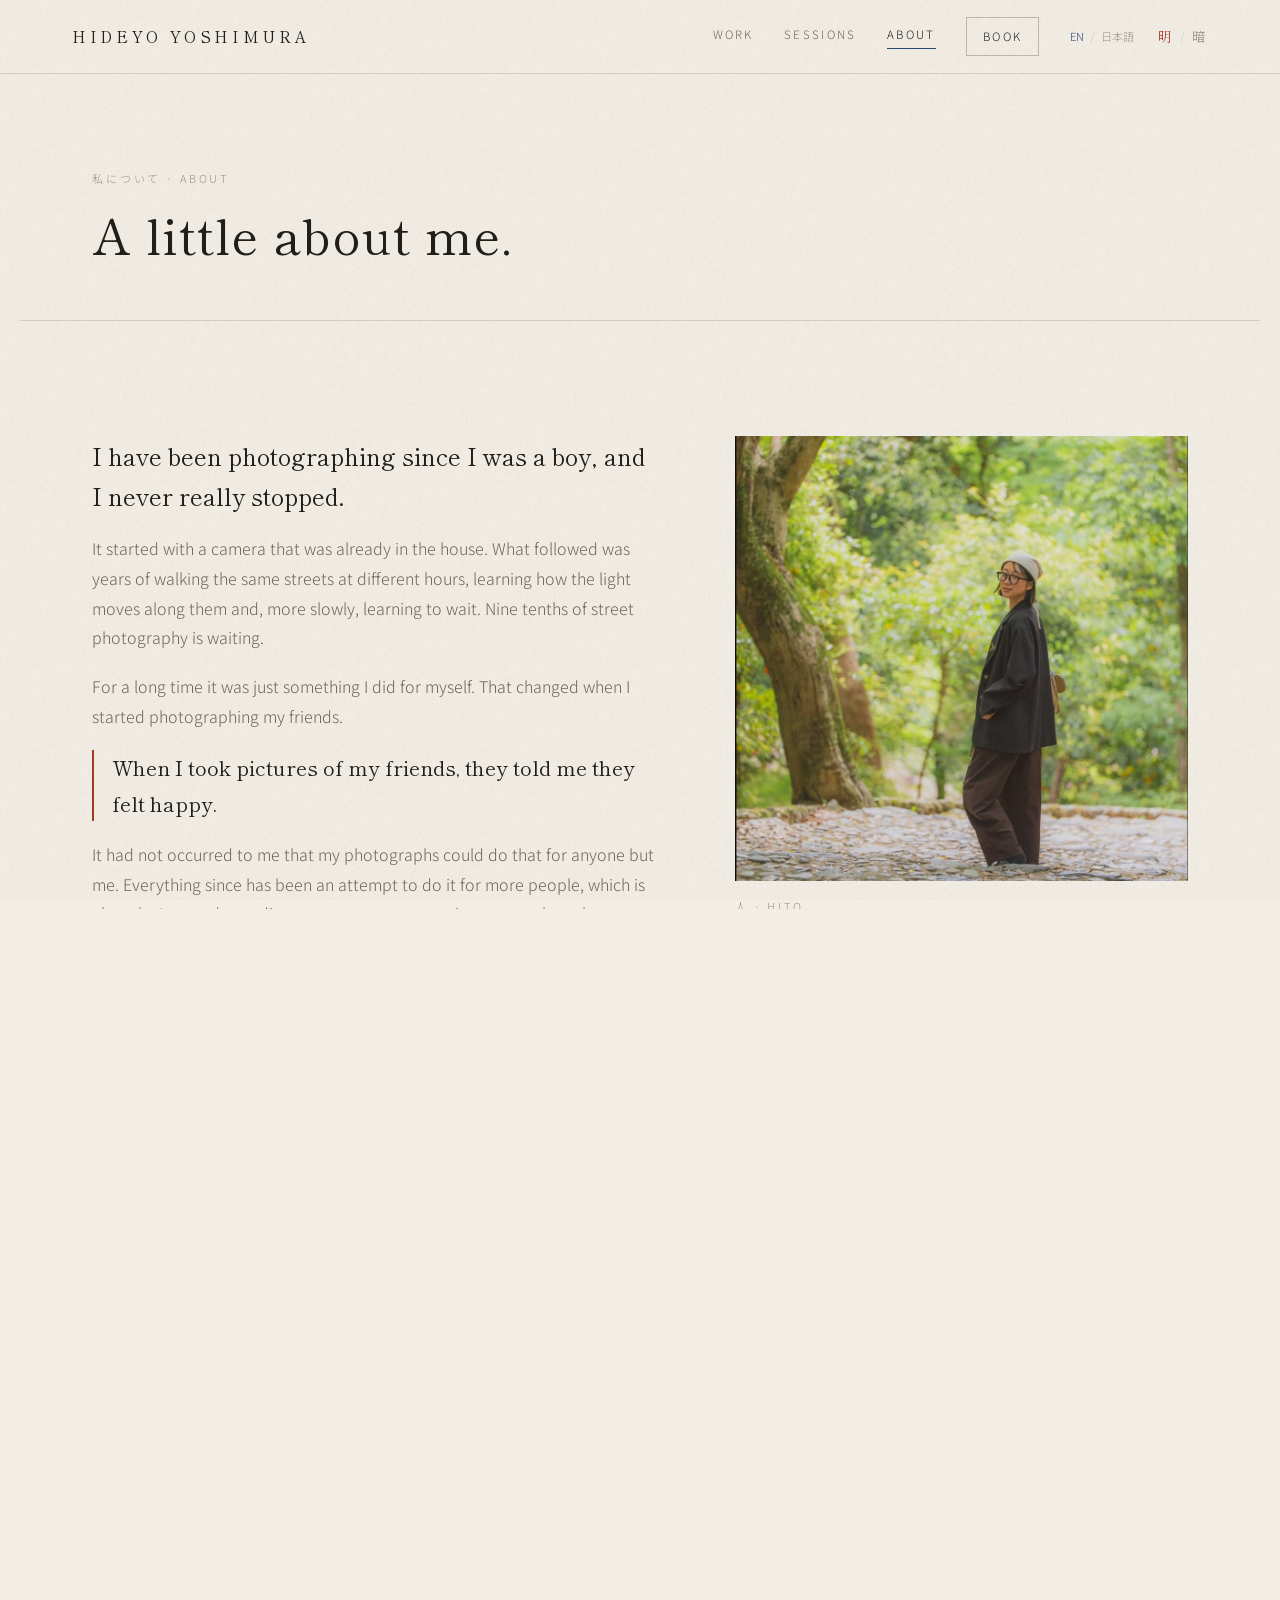
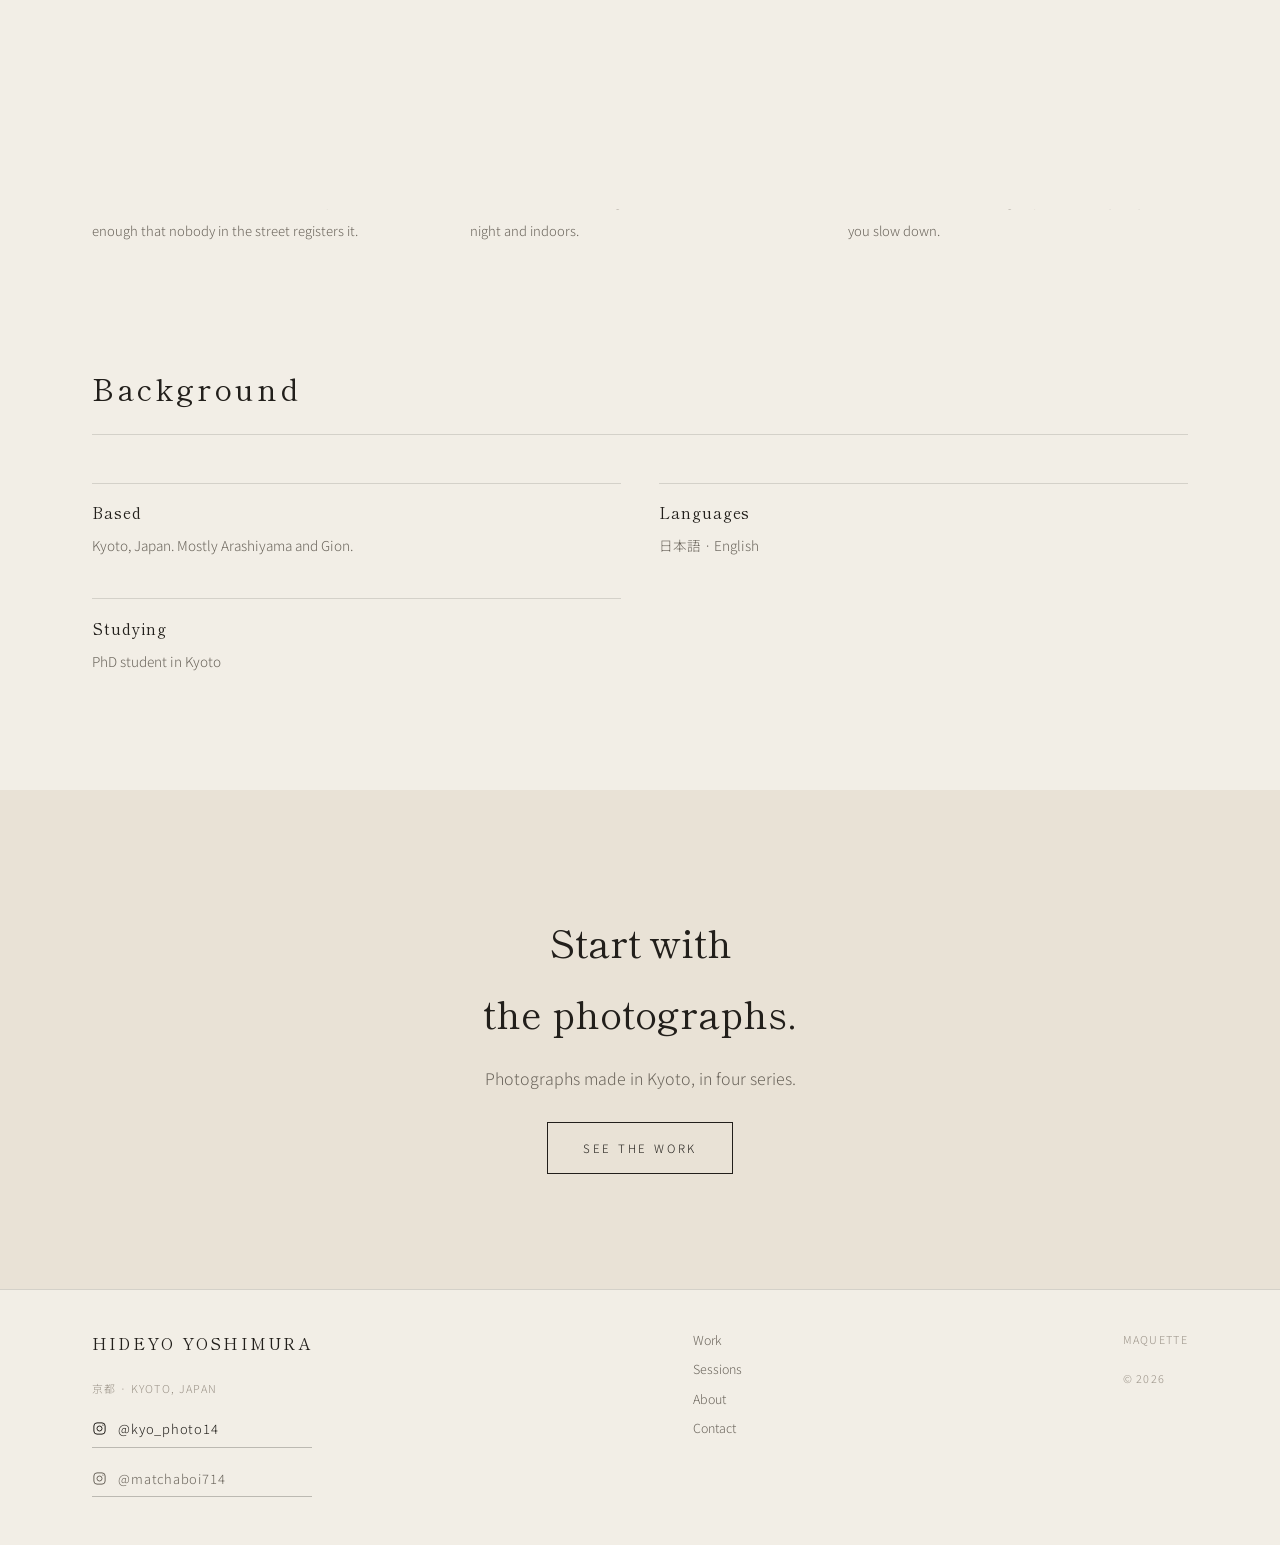
==== about.html @ d017fcf5 "Add files via upload" ====
<!doctype html>
<html lang="en">
  <head>
    <meta charset="utf-8">
    <meta name="viewport" content="width=device-width,initial-scale=1">
    <title>About — Hideyo Yoshimura</title>
    <meta name="description" content="Hideyo Yoshimura, PhD student and photographer in Kyoto. Why he photographs people, where he works, and the cameras he uses.">
    <meta property="og:type" content="website">
    <meta property="og:site_name" content="Hideyo Yoshimura">
    <meta property="og:title" content="About — Hideyo Yoshimura">
    <meta property="og:description" content="Hideyo Yoshimura, PhD student and photographer in Kyoto. Why he photographs people, where he works, and the cameras he uses.">
    <meta property="og:image" content="https://VOTRE-DOMAINE.com/assets/yukata.jpg">
    <meta property="og:locale" content="en">
    <meta property="og:locale:alternate" content="ja_JP">
    <meta name="twitter:card" content="summary_large_image">
    <meta name="theme-color" content="#F2EEE6">
    <script type="application/ld+json">{"@context": "https://schema.org", "@type": "ProfessionalService", "@id": "https://VOTRE-DOMAINE.com/#business", "name": "Hideyo Yoshimura Photography", "description": "Street and portrait photography sessions in Kyoto and the Kansai region.", "url": "https://VOTRE-DOMAINE.com", "image": "https://VOTRE-DOMAINE.com/assets/yukata.jpg", "email": "ADRESSE-DE-HIDEYO@example.com", "priceRange": "¥6,000-¥10,000", "areaServed": [{"@type": "City", "name": "Kyoto"}, {"@type": "City", "name": "Osaka"}, {"@type": "City", "name": "Nara"}, {"@type": "City", "name": "Kobe"}], "address": {"@type": "PostalAddress", "addressLocality": "Kyoto", "addressRegion": "Kyoto", "addressCountry": "JP"}, "availableLanguage": ["ja", "en"], "sameAs": ["https://www.instagram.com/kyo_photo14/", "https://www.instagram.com/matchaboi714/"], "founder": {"@type": "Person", "name": "Hideyo Yoshimura", "jobTitle": "Photographer"}, "makesOffer": [{"@type": "Offer", "name": "30 minutes, 20 photographs", "price": "6000", "priceCurrency": "JPY"}, {"@type": "Offer", "name": "40 minutes, 30 photographs", "price": "8000", "priceCurrency": "JPY"}, {"@type": "Offer", "name": "60 minutes, 60 photographs", "price": "10000", "priceCurrency": "JPY"}]}</script>
    <link rel="preconnect" href="https://fonts.googleapis.com">
    <link rel="preconnect" href="https://fonts.gstatic.com" crossorigin>
    <link rel="stylesheet" href="https://fonts.googleapis.com/css2?family=Shippori+Mincho+B1:wght@400;500&family=Noto+Sans+JP:wght@200;300;400&display=swap">
    <link rel="stylesheet" href="style.css"></head>
    <body>
      <div class="grain" aria-hidden="true"></div>
      <div class="wipe" id="wipe" aria-hidden="true"></div>
      <header class="bar">
        <div class="bar-in"><a class="mark" href="index.html" data-goto="home"><b>Hideyo Yoshimura</b></a>
          <div class="bar-right">
            <nav class="barnav"><a class="" href="work.html" data-goto="work" data-ja="作品">Work</a><a class="" href="sessions.html" data-goto="sessions" data-ja="撮影">Sessions</a><a class="on" href="about.html" data-goto="about" data-ja="写真家について">About</a><a class="cta" href="contact.html" data-goto="contact" data-ja="ご依頼">Book</a></nav>
            <span class="toggles"><span class="lang">
            <button type="button" data-set="en" aria-pressed="true">EN</button>
            <i>/</i>
            <button type="button" data-set="ja" aria-pressed="false">日本語</button>
          </span><span class="skin" role="group" aria-label="Theme">
          <button type="button" data-skin="light" aria-pressed="true" title="Light">明</button>
          <i>/</i>
          <button type="button" data-skin="dark" aria-pressed="false" title="Dark">暗</button>
        </span></span></div>
      </div>
    </header>
    <div class="wrap pagehead">
      <span class="label">私について · About</span>
      <h1 data-ja="私について。">A little about me.</h1>
    </div>
    <section class="sec">
      <div class="wrap split wide-left">
        <div class="stack">
          <p class="mincho" style="font-size:clamp(1.15rem,2.2vw,1.5rem);line-height:1.65"
            data-ja="子どもの頃から写真を撮っていて、結局一度もやめていません。">
            I have been photographing since I was a boy, and I never really stopped.</p>
            <p style="color:var(--mute)" data-ja="始まりは家にあったカメラでした。そこから何年も、同じ通りを違う時間に歩き、光が変わるのを覚え、待つことを覚えました。街の写真の九割は、待っている時間です。">
              It started with a camera that was already in the house. What followed was years of walking the same streets at different hours, learning how the light moves along them and, more slowly, learning to wait. Nine tenths of street photography is waiting.</p>
              <p style="color:var(--mute)" data-ja="長いあいだ、それは自分だけの楽しみでした。変わったのは、友人たちを撮りはじめたときです。">
                For a long time it was just something I did for myself. That changed when I started photographing my friends.</p>
                <p class="mincho" style="font-size:clamp(1.05rem,2vw,1.3rem);line-height:1.7;color:var(--bone);border-left:2px solid var(--seal);padding-left:1.1rem"
                  data-ja="友人を撮ったら、うれしいと言ってくれたんです。">
                  When I took pictures of my friends, they told me they felt happy.</p>
                  <p style="color:var(--mute)" data-ja="自分の写真が誰かを喜ばせるとは思っていませんでした。そこからは、より多くの人に同じ思いをしてもらうために撮っています。機材にお金をかけ始めたのもそのためです。見えたものを、そのままお渡しできるように。">
                    It had not occurred to me that my photographs could do that for anyone but me. Everything since has been an attempt to do it for more people, which is also why I started spending money on proper equipment: so that what comes back to you looks like what I actually saw.</p>
                    <p style="color:var(--mute)" data-ja="現在は京都で博士課程の学生。撮影は主に嵐山と祇園。この二つは、時間ごとの表情まで知っている場所です。">
                      I am a PhD student in Kyoto. Most of my photographs are made around Arashiyama and Gion, and those are the two places I know hour by hour.</p>
                    </div>
                    <div class="portrait">
                      <div class="ph"><img src="assets/portrait.jpg" alt="Portrait made during a walk in Kyoto" loading="lazy" decoding="async"></div>
                      <p class="label" style="margin-top:.9rem">人 · Hito</p>
                    </div>
                  </div>
                </section>
                <section class="sec">
                  <div class="wrap">
                    <div class="sec-head">
                      <h2 data-ja="撮影について">How I work</h2>
                    </div>
                    <div class="split">
                      <div class="stack">
                        <p style="color:var(--mute)" data-ja="撮影はほとんどが散歩です。地域を選んでいただくか、季節と時間帯に合わせてこちらから提案します。写真は決められたポーズではなく、その散歩の中から生まれます。">
                          Most sessions are simply a walk. You pick a neighbourhood, or I suggest one based on the season and the hour, and the photographs come out of the walk itself rather than a list of poses agreed in advance.</p>
                        </div>
                        <div class="stack">
                          <p style="color:var(--mute)" data-ja="きちんとしたポートレートをご希望の場合も問題ありません。事前にお知らせいただければ、その時間を確保します。ご許可なしに写真を公開することはありません。">
                            If you would like proper portraits as well, that is no problem: say so beforehand and part of the session is set aside for them. Nothing is published anywhere without your permission, which I ask for at the time of booking.</p>
                          </div>
                        </div>
                      </div>
                    </section>
                    <section class="sec" style="padding-top:0">
                      <div class="wrap">
                        <div class="sec-head">
                          <h2 data-ja="機材">Cameras</h2>
                          <span class="label">Nikon · Sony</span></div>
                          <div class="gear">
                            <div class="g"><b>Nikon Z5</b><span data-ja="二台のうちの一台。フルサイズ、静かで、街では誰にも気づかれません。">One of the two I work with. Full frame, quiet, and small enough that nobody in the street registers it.</span></div>
                            <div class="g"><b>Sony A7 V</b><span data-ja="もう一台。夜や屋内など、暗い場所の撮影に持ち出します。">The other. The one that goes out for the darker work, at night and indoors.</span></div>
                            <div class="g"><b data-ja="それ以前の機材">Earlier bodies</b><span data-ja="ニコンの旧型。今も鞄の中にあります。ゆっくり撮らせてくれるからです。">Older Nikons, still in the bag, kept for the way they make you slow down.</span></div>
                          </div>
                        </div>
                      </section>
                      <section class="sec" style="padding-top:0">
                        <div class="wrap">
                          <div class="sec-head">
                            <h2 data-ja="略歴">Background</h2>
                          </div>
                          <div style="display:grid;grid-template-columns:repeat(2,1fr);gap:clamp(1.2rem,3vw,2.5rem)">
                            <div class="deet"><b data-ja="拠点">Based</b><span data-ja="京都。主に嵐山と祇園。">Kyoto, Japan. Mostly Arashiyama and Gion.</span></div>
                            <div class="deet"><b data-ja="言語">Languages</b><span>日本語 · English</span></div>
                            <div class="deet"><b data-ja="学び">Studying</b><span data-ja="京都で博士課程">PhD student in Kyoto</span></div>
                          </div>
                        </div>
                      </section>
                      <section class="band">
                        <div class="wrap">
                          <h2 data-ja="作品をご覧ください。">Start with the photographs.</h2>
                          <p data-ja="京都で撮った写真、四つのシリーズ。">Photographs made in Kyoto, in four series.</p>
                          <a href="work.html" data-goto="work" data-ja="作品を見る">See the work</a>
                        </div>
                      </section>
                      <div class="lb" id="lightbox" hidden>
                        <div class="stage" role="img" aria-label="Photograph"></div>
                        <div class="bar2">
                          <p class="cap"></p>
                          <div class="ctrls">
                            <button type="button" data-lb="prev">&#8592; Prev</button>
                            <button type="button" data-lb="next">Next &#8594;</button>
                            <button type="button" data-lb="close">Close</button>
                          </div>
                        </div>
                      </div>
                      <footer>
                        <div class="wrap foot">
                          <div class="stack">
                            <p class="mincho" style="font-size:1rem;letter-spacing:.14em">HIDEYO YOSHIMURA</p>
                            <p class="fine">京都 · Kyoto, Japan</p>
                            <a class="ig" href="https://www.instagram.com/kyo_photo14/" target="_blank" rel="noopener"><svg viewBox="0 0 24 24" fill="none" stroke="currentColor" stroke-width="1.6" aria-hidden="true"><rect x="3" y="3" width="18" height="18" rx="5"/><circle cx="12" cy="12" r="4"/><circle cx="17.5" cy="6.5" r="1" fill="currentColor" stroke="none"/></svg><span>@kyo_photo14</span></a><a class="ig" href="https://www.instagram.com/matchaboi714/" target="_blank" rel="noopener" style="color:var(--mute)"><svg viewBox="0 0 24 24" fill="none" stroke="currentColor" stroke-width="1.6" aria-hidden="true"><rect x="3" y="3" width="18" height="18" rx="5"/><circle cx="12" cy="12" r="4"/><circle cx="17.5" cy="6.5" r="1" fill="currentColor" stroke="none"/></svg><span>@matchaboi714</span></a></div>
                            <nav><a href="work.html" data-goto="work" data-ja="作品">Work</a><a href="sessions.html" data-goto="sessions" data-ja="撮影プラン">Sessions</a><a href="about.html" data-goto="about" data-ja="写真家について">About</a><a href="contact.html" data-goto="contact" data-ja="ご依頼">Contact</a></nav>
                            <div class="stack">
                              <p class="fine">Maquette</p>
                              <p class="fine" style="color:var(--dim)">© 2026</p>
                            </div>
                          </div>
                        </footer>
                        <script src="site.js"></script>
                      </body>
                    </html>
---- style.css ----
:root{
  /* --- CLAIR : papier chaud, encre brune, indigo, sceau vermillon --- */
  --void:#F2EEE6;          /* fond de page */
  --surface:#E9E2D6;       /* bandes et panneaux */
  --surface2:#E3DBCD;
  --bone:#221F1B;          /* texte principal */
  --mute:#6B655C;
  --dim:#9A9287;
  --hair:rgba(34,31,27,.14);
  --hair2:rgba(34,31,27,.26);
  --jade:#2C4770;          /* accent interactif : indigo 藍 */
  --seal:#A8391F;          /* marque typographique : vermillon 朱 */
  --barbg:rgba(242,238,230,.9);
  --photobg:#E5DDD0;       /* passe-partout derriere les tirages */
  --photoshadow:0 20px 54px rgba(34,31,27,.13);
  --massfill:rgba(34,31,27,.05);
  --grainop:.028;
  --grainblend:multiply;
  color-scheme:light;
  --mincho:"Shippori Mincho B1","Hiragino Mincho ProN","Yu Mincho",Georgia,serif;
  --sans:"Noto Sans JP","Hiragino Sans",system-ui,-apple-system,sans-serif;
  --gut:clamp(1.4rem,7vw,4.5rem);
  --rhythm:clamp(4rem,9vw,8rem);
}
:root[data-skin="dark"]{
  --void:#0A0C0B;
  --surface:#121513;
  --surface2:#181C1A;
  --bone:#DCD9D0;
  --mute:#8A8E85;
  --dim:#5C6059;
  --hair:rgba(220,217,208,.13);
  --hair2:rgba(220,217,208,.28);
  --jade:#88AA9C;
  --seal:#C79466;
  --barbg:rgba(10,12,11,.92);
  --photobg:#000;
  --photoshadow:none;
  --massfill:rgba(220,217,208,.035);
  --grainop:.05;
  --grainblend:overlay;
  color-scheme:dark;
}
*{box-sizing:border-box}
html{scroll-behavior:smooth}
body{margin:0;background:var(--void);color:var(--bone);font-family:var(--sans);font-weight:300;font-size:1rem;line-height:1.85;-webkit-font-smoothing:antialiased}
img{display:block;max-width:100%}
a{color:inherit}
h1,h2,h3,h4{font-weight:400;margin:0}
p{margin:0}
[hidden]{display:none !important}
.wrap{max-width:1240px;margin:0 auto;padding:0 var(--gut)}
.narrow{max-width:760px}
.label{font-size:.6875rem;letter-spacing:.26em;text-transform:uppercase;color:var(--dim)}
.mincho{font-family:var(--mincho)}
.stack{display:grid;gap:1.2rem}

/* ---------- photo tiles ---------- */
.ph{display:block;background-position:center;background-size:cover;background-repeat:no-repeat;background-color:var(--photobg)}
.ph.contain{background-size:contain}
.ph>img{width:100%;height:100%;object-fit:cover;display:block}

/* ---------- bar ---------- */
.bar{position:sticky;top:0;z-index:40;background:var(--barbg);backdrop-filter:blur(14px);border-bottom:1px solid var(--hair)}
.bar-in{display:flex;justify-content:space-between;align-items:center;gap:1.5rem;flex-wrap:wrap;padding:1.05rem var(--gut)}
.mark{font-family:var(--mincho);font-size:.95rem;letter-spacing:.24em;text-transform:uppercase;text-decoration:none}
.mark b{font-weight:400}
.bar-right{display:flex;align-items:center;gap:clamp(1rem,2.4vw,1.9rem)}
.toggles{display:flex;align-items:center;gap:clamp(.8rem,1.8vw,1.4rem)}
.barnav{display:flex;gap:clamp(1rem,2.4vw,1.9rem);align-items:center;flex-wrap:wrap}
.barnav a{text-decoration:none;font-size:.72rem;letter-spacing:.2em;text-transform:uppercase;color:var(--mute);padding-bottom:3px;border-bottom:1px solid transparent}
.barnav a:hover,.barnav a:focus-visible{color:var(--bone)}
.barnav a.on{color:var(--bone);border-bottom-color:var(--jade)}
.barnav .cta{border:1px solid var(--hair2);padding:.5rem 1rem;color:var(--bone)}
.barnav .cta:hover{background:var(--jade);border-color:var(--jade);color:var(--void)}
.lang{display:flex;gap:.4rem;align-items:center;font-size:.7rem;letter-spacing:.1em;color:var(--dim)}
.lang button{font:inherit;background:none;border:0;color:var(--dim);cursor:pointer;padding:0}
.lang button[aria-pressed="true"]{color:var(--jade)}
.lang i{font-style:normal;opacity:.35}
.skin{display:flex;gap:.4rem;align-items:center;font-family:var(--mincho);font-size:.85rem;color:var(--dim)}
.skin button{font:inherit;background:none;border:0;color:var(--dim);cursor:pointer;padding:0 .1rem;line-height:1}
.skin button[aria-pressed="true"]{color:var(--seal)}
.skin i{font-style:normal;opacity:.35;font-family:var(--sans);font-size:.7rem}

/* ---------- page head ---------- */
/* padding-block et pas le raccourci "padding" : .pagehead est aussi un .wrap,
   et "padding: X 0 Y" remettait a zero la marge laterale du .wrap, ce qui
   collait les titres contre le bord de l'ecran. */
.pagehead{padding-block:clamp(3rem,7vw,5.5rem) clamp(2rem,5vw,3.5rem);border-bottom:1px solid var(--hair)}
.pagehead h1{font-family:var(--mincho);font-size:clamp(1.9rem,4.4vw,3.1rem);line-height:1.2;letter-spacing:.02em;max-width:18ch;text-wrap:balance;margin:.8rem 0 0}
.pagehead p{color:var(--mute);max-width:56ch;margin-top:1.1rem}

/* ---------- hero ---------- */
.hero{position:relative}
.hero .frame{position:relative;width:100%;aspect-ratio:16/7;max-height:72vh;overflow:hidden}
.hero .frame .ph{position:absolute;inset:0;background-position:center 50%;opacity:1}
.hero .frame::after{content:"";position:absolute;inset:0;background:linear-gradient(180deg,rgba(12,10,8,.42) 0%,rgba(12,10,8,0) 24%,rgba(12,10,8,.42) 56%,rgba(12,10,8,.9) 100%)}
.heroText{position:absolute;left:0;right:0;bottom:clamp(1.4rem,4vw,3rem);z-index:2}
.heroText{color:#F5F2EB}
.heroText h1{font-family:var(--mincho);color:#F5F2EB;font-size:clamp(1.7rem,4.3vw,3.3rem);line-height:1.25;max-width:20ch;text-wrap:balance;text-shadow:0 2px 34px rgba(0,0,0,.7)}
.heroText h1 em{font-style:normal;color:#EFC08C}
.heroSub{display:flex;justify-content:space-between;gap:2rem;flex-wrap:wrap;margin-top:1rem;padding-top:.85rem;border-top:1px solid rgba(245,242,235,.28)}
.heroSub p{font-size:.8125rem;color:rgba(245,242,235,.82);max-width:54ch;text-shadow:0 1px 16px rgba(0,0,0,.6)}
.heroSub .label{color:rgba(245,242,235,.62)}

/* ---------- strip ---------- */
.strip{display:grid;grid-template-columns:repeat(3,1fr);gap:1px;background:var(--hair);border-bottom:1px solid var(--hair)}
.strip div{background:var(--void);padding:1.5rem var(--gut)}
.strip b{display:block;font-family:var(--mincho);font-weight:400;font-size:.95rem;letter-spacing:.06em;margin-bottom:.2rem}
.strip span{font-size:.78rem;color:var(--mute)}

/* ---------- statement ---------- */
.statement{padding:var(--rhythm) 0}
.statement .grid{display:grid;grid-template-columns:auto 1fr;gap:clamp(2rem,6vw,5rem);align-items:start}
.kanjiwrap{display:grid;gap:1.1rem;justify-items:start}
.kanji{writing-mode:vertical-rl;text-orientation:upright;line-height:1.15;height:max-content;font-family:var(--mincho);font-size:clamp(2.3rem,5.4vw,3.6rem);letter-spacing:.14em;color:var(--bone)}
.statement p{margin-bottom:1.2rem;max-width:58ch;color:var(--mute)}
.statement p:last-child{margin-bottom:0}
.statement p.lead{font-family:var(--mincho);font-size:clamp(1.18rem,2.2vw,1.55rem);line-height:1.65;color:var(--bone)}

/* ---------- editorial grid ---------- */
.sec{padding:var(--rhythm) 0}
.sec-head{display:flex;justify-content:space-between;align-items:baseline;gap:1.5rem;flex-wrap:wrap;padding-bottom:1.1rem;border-bottom:1px solid var(--hair);margin-bottom:clamp(1.8rem,4vw,3rem)}
.sec-head h2{font-family:var(--mincho);font-size:clamp(1.4rem,2.6vw,1.9rem);letter-spacing:.1em}
.more{text-decoration:none;font-size:.72rem;letter-spacing:.2em;text-transform:uppercase;color:var(--mute);border-bottom:1px solid var(--hair2);padding-bottom:.3rem}
.more:hover,.more:focus-visible{color:var(--jade);border-bottom-color:var(--jade)}

.gal{display:flex;flex-wrap:wrap;gap:clamp(.6rem,1.4vw,1.1rem);align-items:flex-start}
.gal::after{content:"";flex:5 1 260px}
.tile{flex:var(--r) 1 calc(var(--r) * 190px);position:relative;border:0;padding:0;background:none;cursor:zoom-in;text-align:left}
.tile .ph{aspect-ratio:var(--r);width:100%;transition:opacity .5s ease}
.tile:hover .ph,.tile:focus-visible .ph{opacity:.72}
.tile .tcap{position:absolute;inset:auto 0 0 0;padding:.9rem 1rem;font-size:.72rem;line-height:1.5;letter-spacing:.04em;color:#F0EDE6;background:linear-gradient(180deg,rgba(10,12,11,0),rgba(10,12,11,.9));opacity:0;transition:opacity .4s ease;display:block}
.tile:hover .tcap,.tile:focus-visible .tcap{opacity:1}
.tile .ser{font-family:var(--mincho);color:var(--seal);margin-right:.5rem}

/* ---------- filters ---------- */
.filters{display:flex;gap:.55rem;flex-wrap:wrap;margin-bottom:clamp(1.6rem,3vw,2.4rem)}
.filters button{
  font:inherit;font-size:.72rem;letter-spacing:.16em;text-transform:uppercase;
  background:transparent;color:var(--mute);border:1px solid var(--hair);padding:.5rem 1.05rem;cursor:pointer;
  transition:color .3s,border-color .3s;
}
.filters button:hover{color:var(--bone);border-color:var(--hair2)}
.filters button[aria-pressed="true"]{color:var(--void);background:var(--bone);border-color:var(--bone)}

/* ---------- plans ---------- */
.plans{display:grid;gap:0}
/* Un titre de section trace deja un trait ; le bloc juste en dessous ne doit
   pas en tracer un second. Vaut pour les formules, la FAQ, les etapes et le
   materiel, sur toutes les largeurs. */
.sec-head:has(+ .plans),.sec-head:has(+ .faq),
.sec-head:has(+ .steps),.sec-head:has(+ .gear){border-bottom:0;padding-bottom:.3rem}
.sec-head + .plans .plan:first-child{border-top:0}
.plan{display:grid;grid-template-columns:1.1fr 2fr .8fr;gap:clamp(1rem,3vw,2.5rem);padding:1.9rem 0;border-top:1px solid var(--hair);align-items:start}
.plan:last-child{border-bottom:1px solid var(--hair)}
.plan h3{font-family:var(--mincho);font-size:1.3rem;letter-spacing:.1em}
.plan h3 small{display:block;font-family:var(--sans);font-size:.65rem;letter-spacing:.24em;text-transform:uppercase;color:var(--dim);margin-top:.45rem}
.plan .body{color:var(--mute);font-size:.92rem}
.plan ul{margin:.9rem 0 0;padding:0;list-style:none;display:grid;gap:.35rem}
.plan li{font-size:.82rem;color:var(--mute);padding-left:1.1rem;position:relative}
.plan li::before{content:"—";position:absolute;left:0;color:var(--dim)}
.plan .price{text-align:right;font-family:var(--mincho);font-size:1.15rem;font-variant-numeric:tabular-nums;color:var(--bone)}
.plan .price small{display:block;font-family:var(--sans);font-size:.65rem;letter-spacing:.16em;color:var(--dim);margin-top:.4rem}

/* ---------- steps ---------- */
.steps{display:grid;grid-template-columns:repeat(3,1fr);gap:clamp(1.5rem,4vw,3rem)}
.step .n{font-family:var(--mincho);font-size:.72rem;letter-spacing:.24em;color:var(--jade);display:block;border-top:1px solid var(--hair);padding-top:.6rem}
.step h4{font-size:.9rem;margin:.6rem 0 .35rem}
.step p{font-size:.85rem;color:var(--mute)}

/* ---------- faq ---------- */
.faq{border-top:1px solid var(--hair)}
/* pas de second trait quand un sec-head vient de tracer le sien */
.sec-head + .faq{border-top:0}
.faq details{border-bottom:1px solid var(--hair)}
.faq summary{cursor:pointer;list-style:none;padding:1.15rem 0;display:flex;justify-content:space-between;gap:1.5rem;align-items:baseline;font-size:.95rem}
.faq summary::-webkit-details-marker{display:none}
.faq summary::after{content:"+";color:var(--jade);font-family:var(--mincho);flex:none}
.faq details[open] summary::after{content:"–"}
.faq summary:focus-visible{outline:1px solid var(--jade);outline-offset:4px}
.faq .ans{padding:0 0 1.3rem;color:var(--mute);font-size:.9rem;max-width:64ch}

/* ---------- split ---------- */
.split{display:grid;grid-template-columns:1fr 1fr;gap:clamp(2rem,6vw,5rem);align-items:start}
.split.wide-left{grid-template-columns:1.25fr 1fr}
.portrait .ph{aspect-ratio:1.017;width:100%}   /* ratio reel du fichier : pas de rognage */

/* ---------- form ---------- */
.panel{background:var(--surface);padding:clamp(1.5rem,4vw,2.6rem)}
form{display:grid;gap:1.1rem}
.field{display:grid;gap:.35rem}
.field span{font-size:.65rem;letter-spacing:.22em;text-transform:uppercase;color:var(--dim)}
input,select,textarea{font:inherit;font-size:.9rem;color:var(--bone);background:transparent;border:0;border-bottom:1px solid var(--hair2);padding:.55rem 0;border-radius:0;width:100%}
select option{background:var(--surface);color:var(--bone)}
input:focus,select:focus,textarea:focus{outline:none;border-bottom-color:var(--jade)}
textarea{resize:vertical;min-height:6rem}
.duo{display:grid;grid-template-columns:1fr 1fr;gap:1.1rem}
.send{justify-self:start;text-decoration:none;display:inline-block;text-align:center;margin-top:.5rem;font:inherit;font-size:.72rem;letter-spacing:.24em;text-transform:uppercase;background:transparent;color:var(--bone);border:1px solid var(--bone);padding:.9rem 2.1rem;cursor:pointer;transition:background .35s,color .35s,border-color .35s}
.send:hover{background:var(--jade);border-color:var(--jade);color:var(--void)}
.send:focus-visible{outline:2px solid var(--jade);outline-offset:3px}
.sent{font-size:.8rem;color:var(--jade);min-height:1.2rem}
.sent.err{color:var(--seal)}
.sendrow{display:flex;gap:.8rem;flex-wrap:wrap;align-items:center;margin-top:.5rem}
.send.alt{background:var(--jade);border-color:var(--jade);color:var(--void)}
.ghost{font:inherit;font-size:.72rem;letter-spacing:.18em;text-transform:uppercase;background:none;border:0;border-bottom:1px solid var(--hair2);color:var(--mute);padding:.35rem 0;cursor:pointer}
.ghost:hover{color:var(--bone);border-bottom-color:var(--bone)}
.hint{font-size:.75rem;color:var(--dim);margin:-.3rem 0 .2rem;line-height:1.6}
.pot{position:absolute;left:-9999px;width:1px;height:1px;opacity:0}

.deets{display:grid;gap:1.4rem}
.deet{border-top:1px solid var(--hair);padding-top:.9rem}
.deet b{display:block;font-weight:400;font-family:var(--mincho);font-size:.95rem;letter-spacing:.06em;margin-bottom:.25rem}
.deet span{font-size:.85rem;color:var(--mute)}
.ig{display:inline-flex;align-items:center;gap:.7rem;text-decoration:none;font-size:.8125rem;letter-spacing:.06em;border-bottom:1px solid var(--hair2);padding-bottom:.35rem}
.ig:hover,.ig:focus-visible{border-bottom-color:var(--jade);color:var(--jade)}
.ig svg{width:15px;height:15px;flex:none}

/* ---------- cta band ---------- */
.band{background:var(--surface);padding:var(--rhythm) 0;text-align:center}
.band h2{font-family:var(--mincho);font-size:clamp(1.6rem,3.2vw,2.4rem);max-width:20ch;margin:0 auto 1rem;text-wrap:balance}
.band p{color:var(--mute);max-width:46ch;margin:0 auto 1.8rem}
.band a{display:inline-block;text-decoration:none;font-size:.72rem;letter-spacing:.24em;text-transform:uppercase;border:1px solid var(--bone);padding:.9rem 2.2rem}
.band a:hover,.band a:focus-visible{background:var(--jade);border-color:var(--jade);color:var(--void)}

/* ---------- footer ---------- */
footer{border-top:1px solid var(--hair);padding:2.4rem 0 3rem}
.foot{display:flex;justify-content:space-between;gap:2rem;flex-wrap:wrap;align-items:flex-start}
.foot nav{display:grid;gap:.4rem}
.foot nav a{text-decoration:none;font-size:.78rem;color:var(--mute)}
.foot nav a:hover{color:var(--bone)}
.foot .fine{font-size:.68rem;color:var(--dim);letter-spacing:.12em;text-transform:uppercase}

/* ---------- lightbox ---------- */
.lb{position:fixed;inset:0;z-index:90;background:rgba(10,9,8,.975);color:#DCD9D0;display:flex;flex-direction:column;padding:clamp(1rem,3vw,2.5rem)}
.lb .stage{flex:1;min-height:0;background-position:center;background-size:contain;background-repeat:no-repeat}
.lb .bar2{display:flex;justify-content:space-between;align-items:center;gap:1.5rem;padding-top:1rem;flex-wrap:wrap}
.lb .cap{font-size:.8rem;color:#A49E95;max-width:60ch}
.lb .ctrls{display:flex;gap:.6rem}
.lb button{font:inherit;font-size:.72rem;letter-spacing:.18em;text-transform:uppercase;background:transparent;color:#A49E95;border:1px solid rgba(220,217,208,.22);padding:.5rem .95rem;cursor:pointer}
.lb button:hover{color:#F0EDE6;border-color:rgba(220,217,208,.45)}

@media (max-width:900px){
  .strip{grid-template-columns:1fr}
  .plan{grid-template-columns:1fr;gap:.6rem}
  .plan .price{text-align:left}
  .steps{grid-template-columns:1fr}
  .split,.split.wide-left{grid-template-columns:1fr}
  .statement .grid{grid-template-columns:1fr}
  .kanji{writing-mode:horizontal-tb;text-orientation:mixed;font-size:2.3rem}
  .hero .frame{aspect-ratio:4/3}
  .duo{grid-template-columns:1fr}
  .barnav .cta{padding:.45rem .85rem}
}
@media (max-width:640px){
  .gal .tile{flex:1 1 100%}
  .gal::after{display:none}
}
@media (prefers-reduced-motion:reduce){
  html{scroll-behavior:auto}
  *{animation:none !important;transition:none !important}
}

/* ---------- film grain ---------- */
.grain{position:fixed;inset:0;z-index:82;pointer-events:none;opacity:var(--grainop);
  background-image:url([data-uri]);background-size:150px 150px;mix-blend-mode:var(--grainblend)}

/* ---------- hero: ken burns + line reveal ---------- */
.hero .frame{width:100%;aspect-ratio:16/9;max-height:78vh}
.hero .frame .ph{transform-origin:center 45%;animation:kb 22s cubic-bezier(.18,.5,.28,1) both}
@keyframes kb{from{transform:scale(1.16)}to{transform:scale(1)}}
.heroText h1{font-size:clamp(1.9rem,5.2vw,4rem);line-height:1.16;letter-spacing:-.005em;max-width:22ch}
.heroText h1 .ln{display:block;overflow:hidden;padding-bottom:.08em}
.heroText h1 .ln>span{display:block;animation:lineUp 1.25s cubic-bezier(.16,.84,.32,1) both}
.heroText h1 .ln:nth-child(1)>span{animation-delay:.35s}
.heroText h1 .ln:nth-child(2)>span{animation-delay:.5s}
@keyframes lineUp{from{transform:translateY(108%)}to{transform:translateY(0)}}
.heroSub{animation:fadeUp 1.2s ease .95s both}
@keyframes fadeUp{from{opacity:0;transform:translateY(12px)}to{opacity:1;transform:none}}

/* ---------- scroll reveal ---------- */
.js .rv{opacity:0;transform:translateY(30px);transition:opacity 1.1s ease,transform 1.1s cubic-bezier(.16,.84,.32,1)}
.js .rv.in{opacity:1;transform:none}

/* ---------- plates: big image floating in black ---------- */
/* --w = largeur du tirage, calculee depuis une hauteur cible et le ratio reel.
   On pilote par la LARGEUR + aspect-ratio : une hauteur imposee ferait retrecir
   la boite et laisserait une bande vide sur les cotes. */
.plate{position:relative;padding:clamp(2.5rem,6vw,5rem) 0;
  --w:min(100%, calc(clamp(340px,70vh,800px) * var(--r)))}
.plate .ph{width:var(--w);aspect-ratio:var(--r);margin-inline:auto;background-size:cover;box-shadow:var(--photoshadow)}
.plate .meta{display:flex;justify-content:space-between;gap:2rem;flex-wrap:wrap;
  width:var(--w);margin-inline:auto;
  margin-top:1.3rem;padding-top:.85rem;border-top:1px solid var(--hair)}
.plate .meta p{font-size:.8125rem;color:var(--mute);max-width:52ch}
.plate .meta .idx{font-family:var(--mincho);font-size:.8125rem;letter-spacing:.24em;color:var(--seal);flex:none}
.plate .ser{font-family:var(--mincho);color:var(--seal);margin-right:.6rem}

/* ---------- cursor ---------- */
.cursor{position:fixed;top:0;left:0;z-index:84;pointer-events:none;width:78px;height:78px;
  border:1px solid rgba(255,255,255,.85);border-radius:50%;display:grid;place-items:center;mix-blend-mode:difference;
  font-size:.58rem;letter-spacing:.22em;text-transform:uppercase;color:#fff;
  transform:translate(-50%,-50%) scale(0);transition:transform .4s cubic-bezier(.16,.84,.32,1);
  backdrop-filter:blur(2px)}
.cursor.on{transform:translate(-50%,-50%) scale(1)}
@media (hover:none),(pointer:coarse){.cursor{display:none}}

/* ---------- page wipe ---------- */
.wipe{position:fixed;inset:0;z-index:95;background:var(--void);pointer-events:none;transform:translateY(101%)}
.wipe.go{animation:wipe 1.05s cubic-bezier(.7,0,.25,1) both}
@keyframes wipe{0%{transform:translateY(101%)}42%{transform:translateY(0)}58%{transform:translateY(0)}100%{transform:translateY(-101%)}}

/* ---------- bigger gallery on the work page ---------- */
.gal.big .tile{flex:var(--r) 1 calc(var(--r) * 330px)}
.gal.big::after{flex:4 1 340px}

/* ---------- captions on touch screens ----------
   Le survol n'existe pas sur telephone : la legende passe sous la photo,
   en dehors de la boite au ratio exact, donc sans deformer l'image. */
@media (hover:none),(pointer:coarse){
  .tile{cursor:pointer}
  .tile .tcap{position:static;opacity:1;background:none;color:var(--mute);
    padding:.6rem 0 0;font-size:.76rem;line-height:1.6;text-shadow:none}
}

@media (prefers-reduced-motion:reduce){
  .js .rv{opacity:1 !important;transform:none !important}
  .hero .frame .ph,.heroText h1 .ln>span,.heroSub{animation:none !important}
  .wipe{display:none}
}
@media (max-width:640px){
  .plate{--w:100%}
  .plate .ph{height:auto;max-height:none}
  .hero .frame{width:100%;aspect-ratio:4/5;max-height:74vh}
  .bar-in{display:grid;grid-template-columns:1fr auto;align-items:center;row-gap:.6rem;padding:.9rem var(--gut)}
  .bar-right{display:contents}
  .mark{grid-row:1;grid-column:1}
  .toggles{grid-row:1;grid-column:2;justify-self:end}
  .barnav{grid-row:2;grid-column:1 / -1;justify-content:flex-start;gap:1.05rem;flex-wrap:nowrap}
  .barnav a{font-size:.68rem;letter-spacing:.16em}
  .barnav .cta{display:inline-block;margin-left:auto;padding:.42rem .85rem;flex:none;
    background:var(--jade);border-color:var(--jade);color:var(--void)}
  .mark{font-size:.78rem;letter-spacing:.16em}
  .heroText h1{font-size:1.72rem;line-height:1.24;max-width:15ch}
  .heroSub{margin-top:.85rem}
  .heroSub p{font-size:.78rem}
  .pagehead h1{font-size:1.72rem}
  .statement p.lead{font-size:1.1rem}
  .sec-head h2{font-size:1.3rem}
  .filters{gap:.4rem}
  .filters button{padding:.45rem .8rem;font-size:.68rem;letter-spacing:.12em}
  .gal{gap:1.6rem}
  .plate{padding:1.6rem 0}
}

/* ---------- cibles tactiles ----------
   Au doigt il faut environ 44px de haut. Les liens du menu faisaient 24px,
   d'ou les taps qui ne partaient pas et l'impression que le site bloquait.
   Ce bloc est volontairement le dernier : il doit passer apres les regles
   de largeur ci-dessus, sinon elles lui reprennent le padding. */
@media (hover:none),(pointer:coarse){
  .barnav a{padding:.85rem 0 .75rem}
  .barnav .cta{padding:.72rem 1rem}
  .lang button{padding:.8rem .3rem}
  .skin button{padding:.95rem .4rem}
  .more{padding:.55rem 0}
  .foot nav a{padding:.45rem 0}
  .filters button{padding:.75rem 1rem}
  .lb button{padding:.8rem 1.1rem}
  .faq summary{padding:1.4rem 0}
}

/* ---------- kyoto map ---------- */
.map{display:grid;grid-template-columns:1.75fr 1fr;gap:clamp(1.5rem,4vw,3.5rem);align-items:center}
.kmap{width:100%;height:auto;display:block}
.kmap .mass{fill:var(--massfill);stroke:none}
.kmap .hill{fill:none;stroke:var(--hair2);stroke-width:1.1;stroke-linecap:round}
.kmap .range{fill:var(--dim);font-family:var(--sans);font-size:14px;letter-spacing:.3em;opacity:.75}
.kmap .north path{fill:none;stroke:var(--dim);stroke-width:1.2}
.kmap .north text{fill:var(--dim);font-family:var(--sans);font-size:15px;letter-spacing:.2em}
.kmap .hill.faint{stroke:var(--hair)}
.kmap .river{fill:none;stroke:var(--jade);stroke-opacity:.55;stroke-linecap:round}
.kmap .streets line{stroke:var(--hair);stroke-width:.9}
.kmap .rlabel{fill:var(--dim);font-family:var(--sans);font-size:15px;letter-spacing:.24em}
.kmap .mk{cursor:pointer}
.kmap .mk .dot{fill:var(--void);stroke:var(--mute);stroke-width:1.6}
.kmap .mk .halo{fill:none;stroke:var(--jade);stroke-width:1.2;opacity:0}
.kmap .mk text{fill:var(--mute);font-family:var(--sans);font-size:17px;letter-spacing:.1em}
.kmap .mk:hover .dot,.kmap .mk.on .dot{fill:var(--jade);stroke:var(--jade)}
.kmap .mk:hover text,.kmap .mk.on text{fill:var(--bone)}
.kmap .mk.on .halo{opacity:1;animation:halo 2.6s ease-out infinite}
.kmap .mk:focus{outline:none}
.kmap .mk:focus-visible .dot{stroke:var(--bone);stroke-width:2.4}
@keyframes halo{0%{r:9;opacity:.9}100%{r:22;opacity:0}}

.mapinfo{border-left:1px solid var(--hair);padding-left:clamp(1rem,2.5vw,1.8rem)}
.mapinfo .jp{font-family:var(--mincho);font-size:clamp(1.4rem,2.6vw,1.9rem);letter-spacing:.1em;display:block}
.mapinfo .rom{display:block;font-size:.65rem;letter-spacing:.26em;text-transform:uppercase;color:var(--dim);margin-top:.5rem}
.mapinfo p{color:var(--mute);font-size:.92rem;margin-top:1.1rem;min-height:5.5em}
.maphint{font-size:.7rem;letter-spacing:.16em;text-transform:uppercase;color:var(--dim);margin-top:1.2rem}

/* ---------- wide image band ---------- */
.imgband{margin:clamp(1rem,2.5vw,2.5rem) 0 0;position:relative}
.imgband .ph{height:clamp(280px,54vh,560px);aspect-ratio:var(--r);width:auto;max-width:100%;margin-inline:auto;background-size:cover;box-shadow:var(--photoshadow)}
.imgband figcaption{display:flex;justify-content:space-between;gap:2rem;flex-wrap:wrap;
  margin-top:.9rem;padding-top:.7rem;border-top:1px solid var(--hair);font-size:.78rem;color:var(--mute)}
.imgband .idx{font-family:var(--mincho);letter-spacing:.24em;color:var(--seal)}

/* ---------- gear ---------- */
.gear{display:grid;grid-template-columns:repeat(3,1fr);gap:clamp(1.2rem,3vw,2.5rem)}
.gear .g{border-top:1px solid var(--hair);padding-top:.9rem}
.gear b{display:block;font-family:var(--mincho);font-weight:400;font-size:1.1rem;letter-spacing:.06em;margin-bottom:.3rem}
.gear span{font-size:.82rem;color:var(--mute)}

/* ---------- pull quote ---------- */
.pull{font-family:var(--mincho);font-size:clamp(1.3rem,2.8vw,2rem);line-height:1.55;
  max-width:24ch;color:var(--bone);border-left:2px solid var(--seal);padding-left:clamp(1rem,3vw,2rem)}

@media (max-width:640px){
  .imgband .ph{height:auto;width:100%}
}
@media (max-width:900px){
  .map{grid-template-columns:1fr}
  .mapinfo{border-left:0;border-top:1px solid var(--hair);padding-left:0;padding-top:1.2rem}
  .mapinfo p{min-height:0}
  .gear{grid-template-columns:1fr}
}
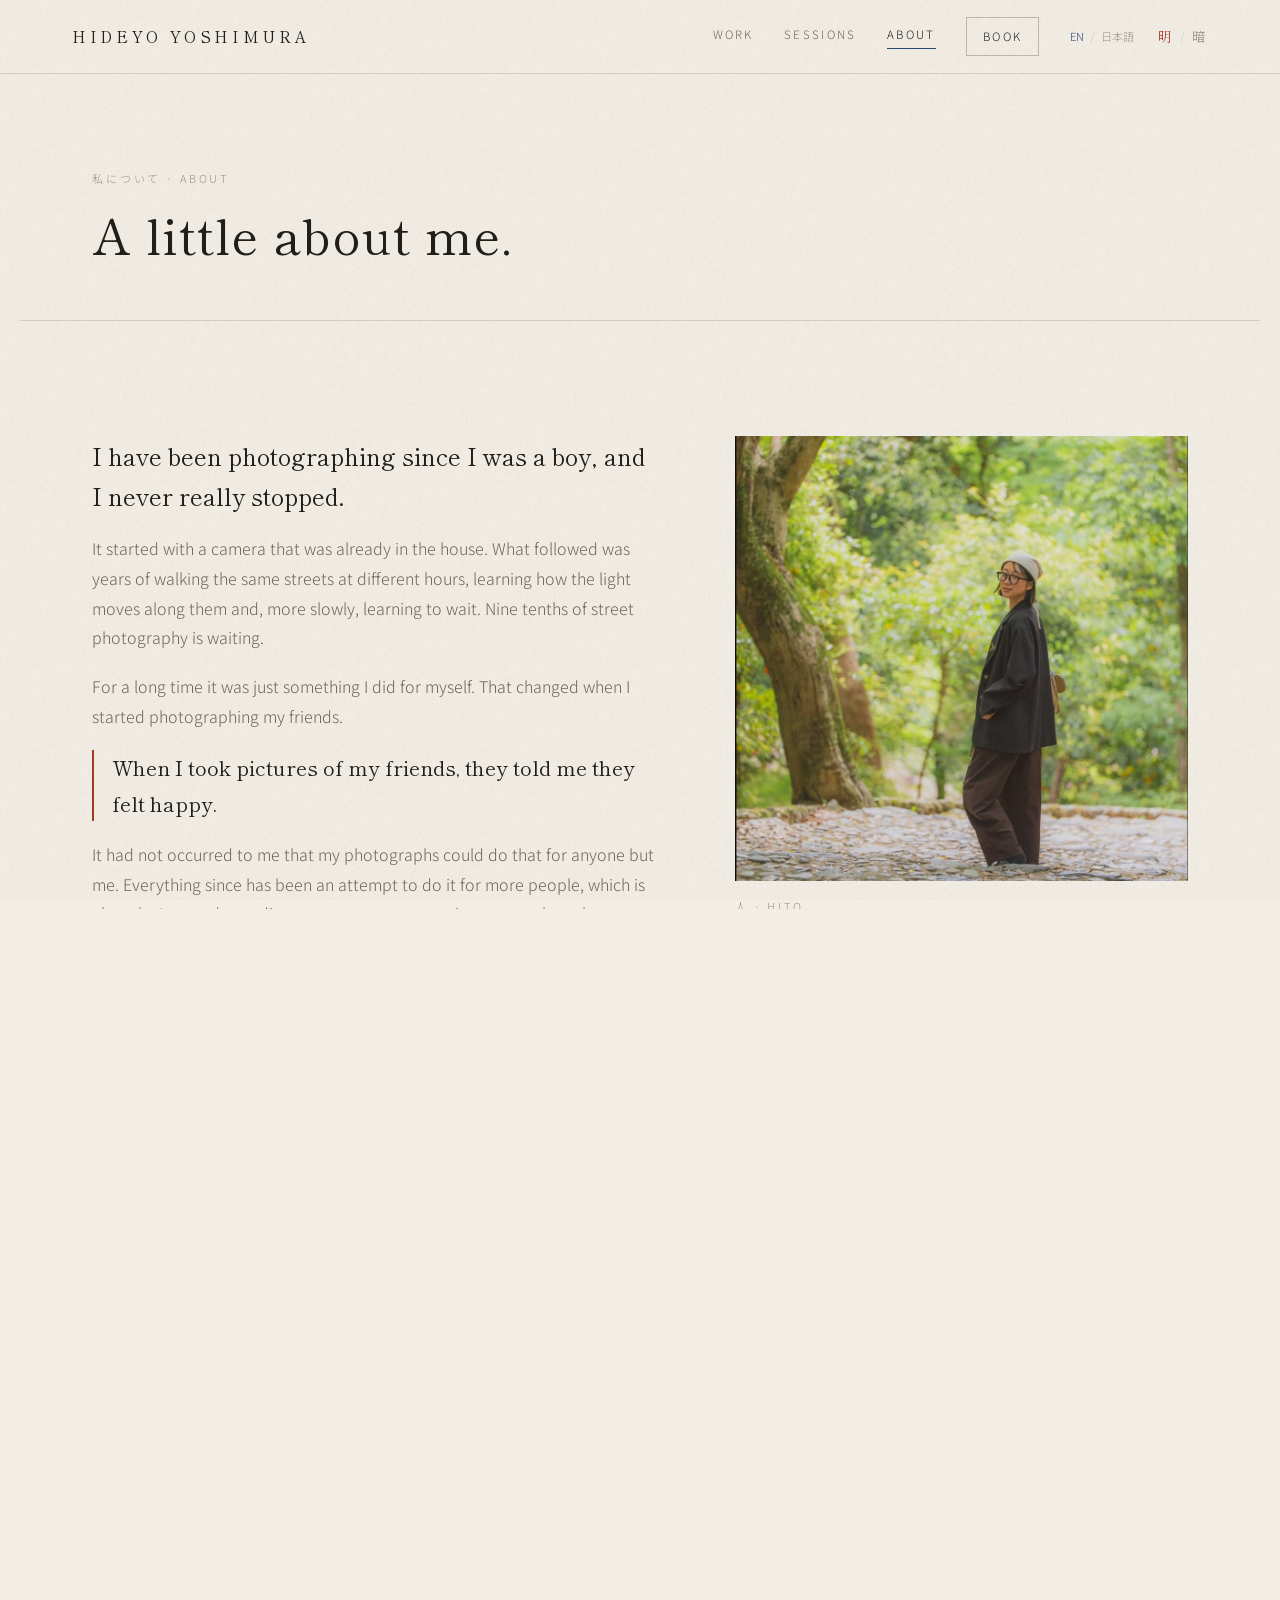
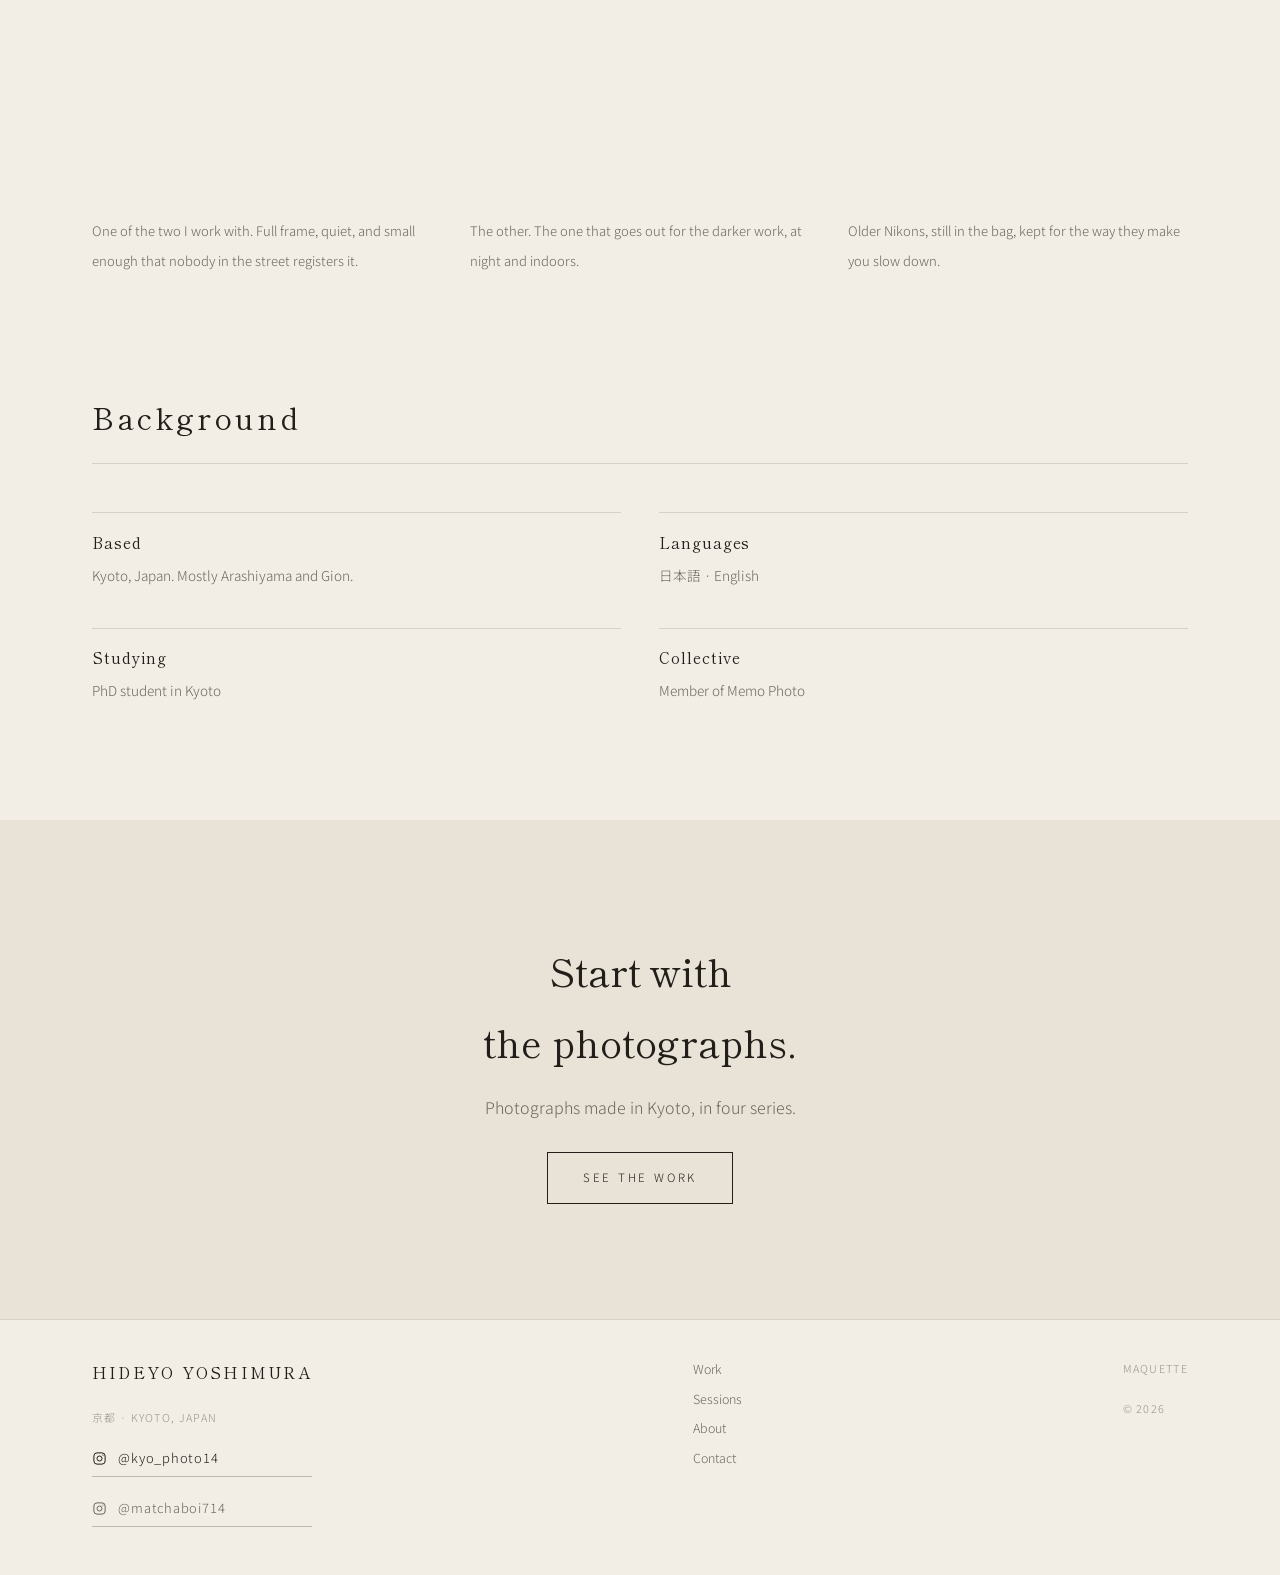
==== commit 9551d09d: "Add files via upload" ====
--- a/about.html
+++ b/about.html
@@ -14,7 +14,7 @@
     <meta property="og:locale:alternate" content="ja_JP">
     <meta name="twitter:card" content="summary_large_image">
     <meta name="theme-color" content="#F2EEE6">
-    <script type="application/ld+json">{"@context": "https://schema.org", "@type": "ProfessionalService", "@id": "https://VOTRE-DOMAINE.com/#business", "name": "Hideyo Yoshimura Photography", "description": "Street and portrait photography sessions in Kyoto and the Kansai region.", "url": "https://VOTRE-DOMAINE.com", "image": "https://VOTRE-DOMAINE.com/assets/yukata.jpg", "email": "ADRESSE-DE-HIDEYO@example.com", "priceRange": "¥6,000-¥10,000", "areaServed": [{"@type": "City", "name": "Kyoto"}, {"@type": "City", "name": "Osaka"}, {"@type": "City", "name": "Nara"}, {"@type": "City", "name": "Kobe"}], "address": {"@type": "PostalAddress", "addressLocality": "Kyoto", "addressRegion": "Kyoto", "addressCountry": "JP"}, "availableLanguage": ["ja", "en"], "sameAs": ["https://www.instagram.com/kyo_photo14/", "https://www.instagram.com/matchaboi714/"], "founder": {"@type": "Person", "name": "Hideyo Yoshimura", "jobTitle": "Photographer"}, "makesOffer": [{"@type": "Offer", "name": "30 minutes, 20 photographs", "price": "6000", "priceCurrency": "JPY"}, {"@type": "Offer", "name": "40 minutes, 30 photographs", "price": "8000", "priceCurrency": "JPY"}, {"@type": "Offer", "name": "60 minutes, 60 photographs", "price": "10000", "priceCurrency": "JPY"}]}</script>
+    <script type="application/ld+json">{"@context": "https://schema.org", "@type": "ProfessionalService", "@id": "https://VOTRE-DOMAINE.com/#business", "name": "Hideyo Yoshimura Photography", "description": "Street and portrait photography sessions in Kyoto and the Kansai region.", "url": "https://VOTRE-DOMAINE.com", "image": "https://VOTRE-DOMAINE.com/assets/yukata.jpg", "email": "ADRESSE-DE-HIDEYO@example.com", "priceRange": "¥6,000-¥10,000", "areaServed": [{"@type": "City", "name": "Kyoto"}, {"@type": "City", "name": "Osaka"}, {"@type": "City", "name": "Nara"}, {"@type": "City", "name": "Kobe"}, {"@type": "Country", "name": "Japan"}], "address": {"@type": "PostalAddress", "addressLocality": "Kyoto", "addressRegion": "Kyoto", "addressCountry": "JP"}, "availableLanguage": ["ja", "en"], "sameAs": ["https://www.instagram.com/kyo_photo14/", "https://www.instagram.com/matchaboi714/"], "founder": {"@type": "Person", "name": "Hideyo Yoshimura", "jobTitle": "Photographer"}, "makesOffer": [{"@type": "Offer", "name": "30 minutes, 20 photographs", "price": "6000", "priceCurrency": "JPY"}, {"@type": "Offer", "name": "40 minutes, 30 photographs", "price": "8000", "priceCurrency": "JPY"}, {"@type": "Offer", "name": "60 minutes, 60 photographs", "price": "10000", "priceCurrency": "JPY"}]}</script>
     <link rel="preconnect" href="https://fonts.googleapis.com">
     <link rel="preconnect" href="https://fonts.gstatic.com" crossorigin>
     <link rel="stylesheet" href="https://fonts.googleapis.com/css2?family=Shippori+Mincho+B1:wght@400;500&family=Noto+Sans+JP:wght@200;300;400&display=swap">
@@ -56,8 +56,8 @@
                   When I took pictures of my friends, they told me they felt happy.</p>
                   <p style="color:var(--mute)" data-ja="自分の写真が誰かを喜ばせるとは思っていませんでした。そこからは、より多くの人に同じ思いをしてもらうために撮っています。機材にお金をかけ始めたのもそのためです。見えたものを、そのままお渡しできるように。">
                     It had not occurred to me that my photographs could do that for anyone but me. Everything since has been an attempt to do it for more people, which is also why I started spending money on proper equipment: so that what comes back to you looks like what I actually saw.</p>
-                    <p style="color:var(--mute)" data-ja="現在は京都で博士課程の学生。撮影は主に嵐山と祇園。この二つは、時間ごとの表情まで知っている場所です。">
-                      I am a PhD student in Kyoto. Most of my photographs are made around Arashiyama and Gion, and those are the two places I know hour by hour.</p>
+                    <p style="color:var(--mute)" data-ja="現在は京都で博士課程の学生。撮影は主に嵐山と祇園。この二つは、時間ごとの表情まで知っている場所です。写真家の集まり Memo Photo にも所属しています。">
+                      I am a PhD student in Kyoto. Most of my photographs are made around Arashiyama and Gion, and those are the two places I know hour by hour. I also work with Memo Photo, a group of photographers.</p>
                     </div>
                     <div class="portrait">
                       <div class="ph"><img src="assets/portrait.jpg" alt="Portrait made during a walk in Kyoto" loading="lazy" decoding="async"></div>
@@ -103,6 +103,7 @@
                             <div class="deet"><b data-ja="拠点">Based</b><span data-ja="京都。主に嵐山と祇園。">Kyoto, Japan. Mostly Arashiyama and Gion.</span></div>
                             <div class="deet"><b data-ja="言語">Languages</b><span>日本語 · English</span></div>
                             <div class="deet"><b data-ja="学び">Studying</b><span data-ja="京都で博士課程">PhD student in Kyoto</span></div>
+                            <div class="deet"><b data-ja="所属">Collective</b><span data-ja="Memo Photo に所属">Member of Memo Photo</span></div>
                           </div>
                         </div>
                       </section>
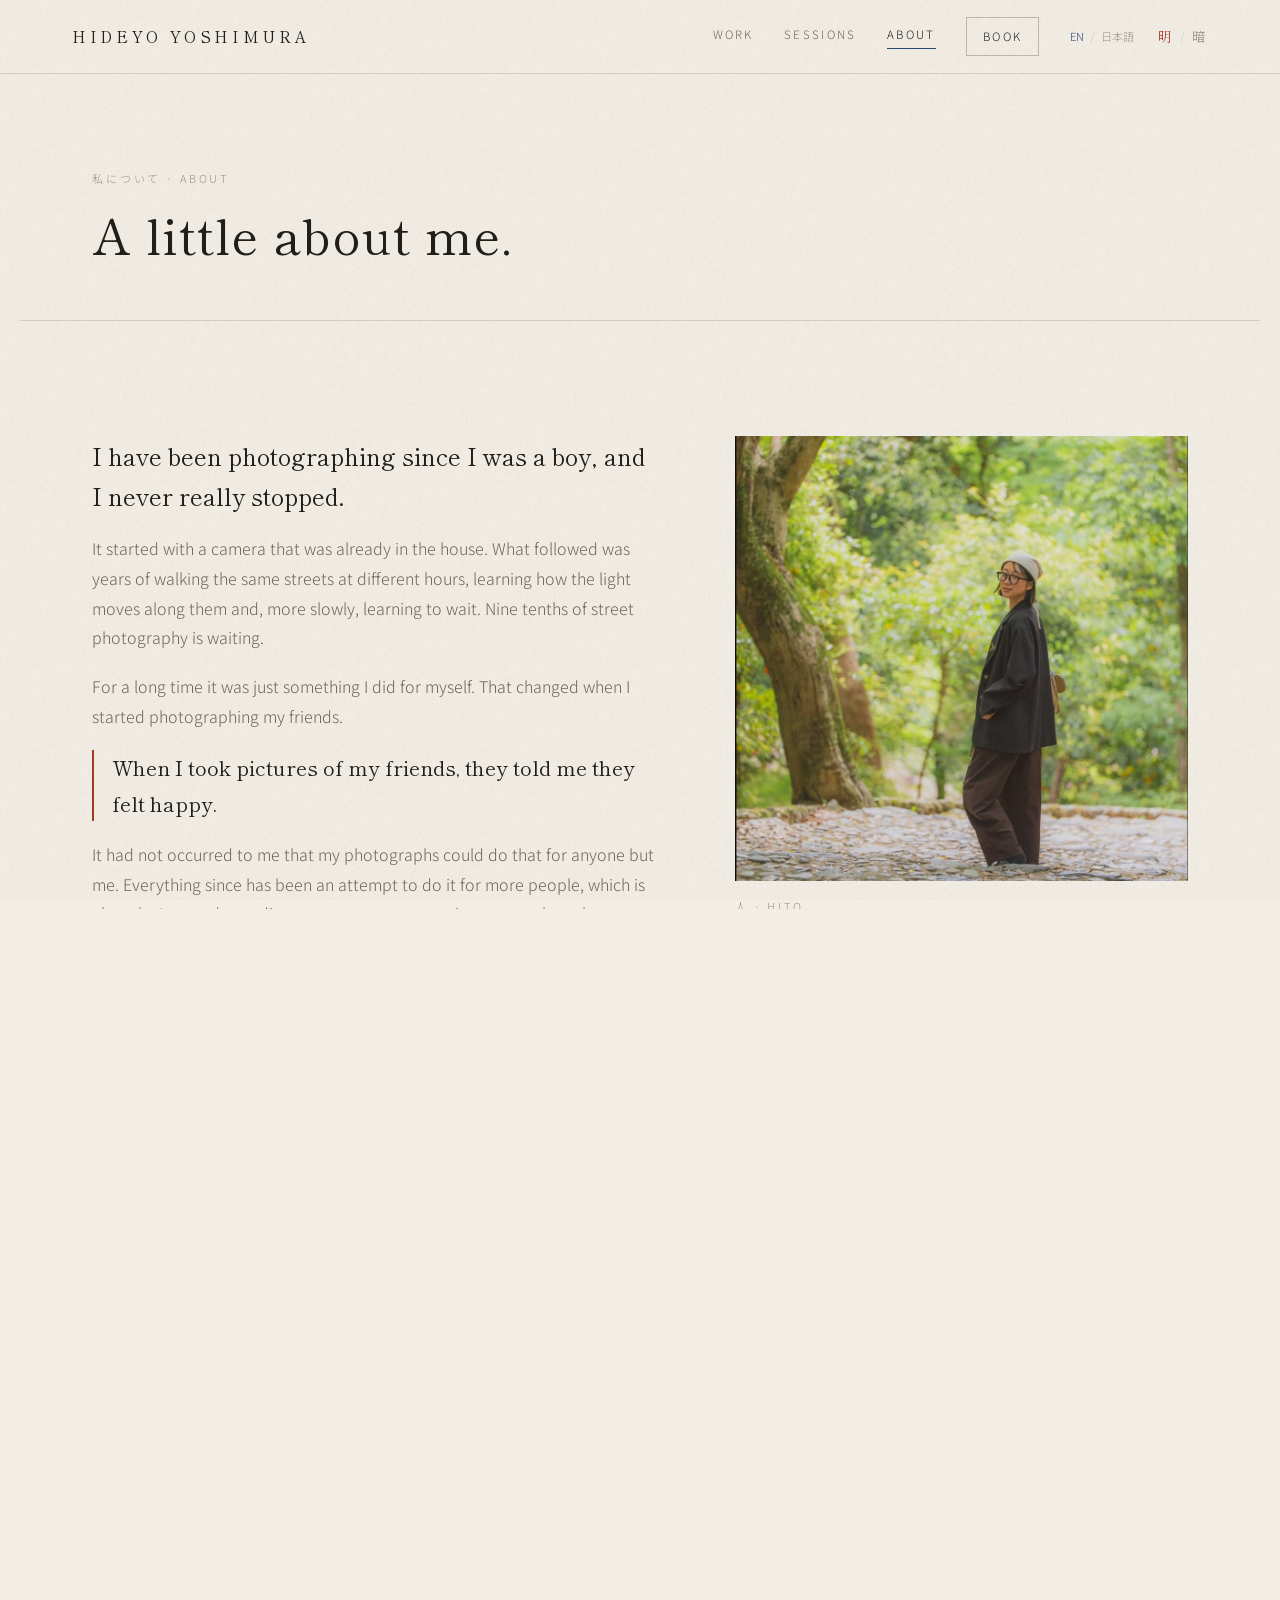
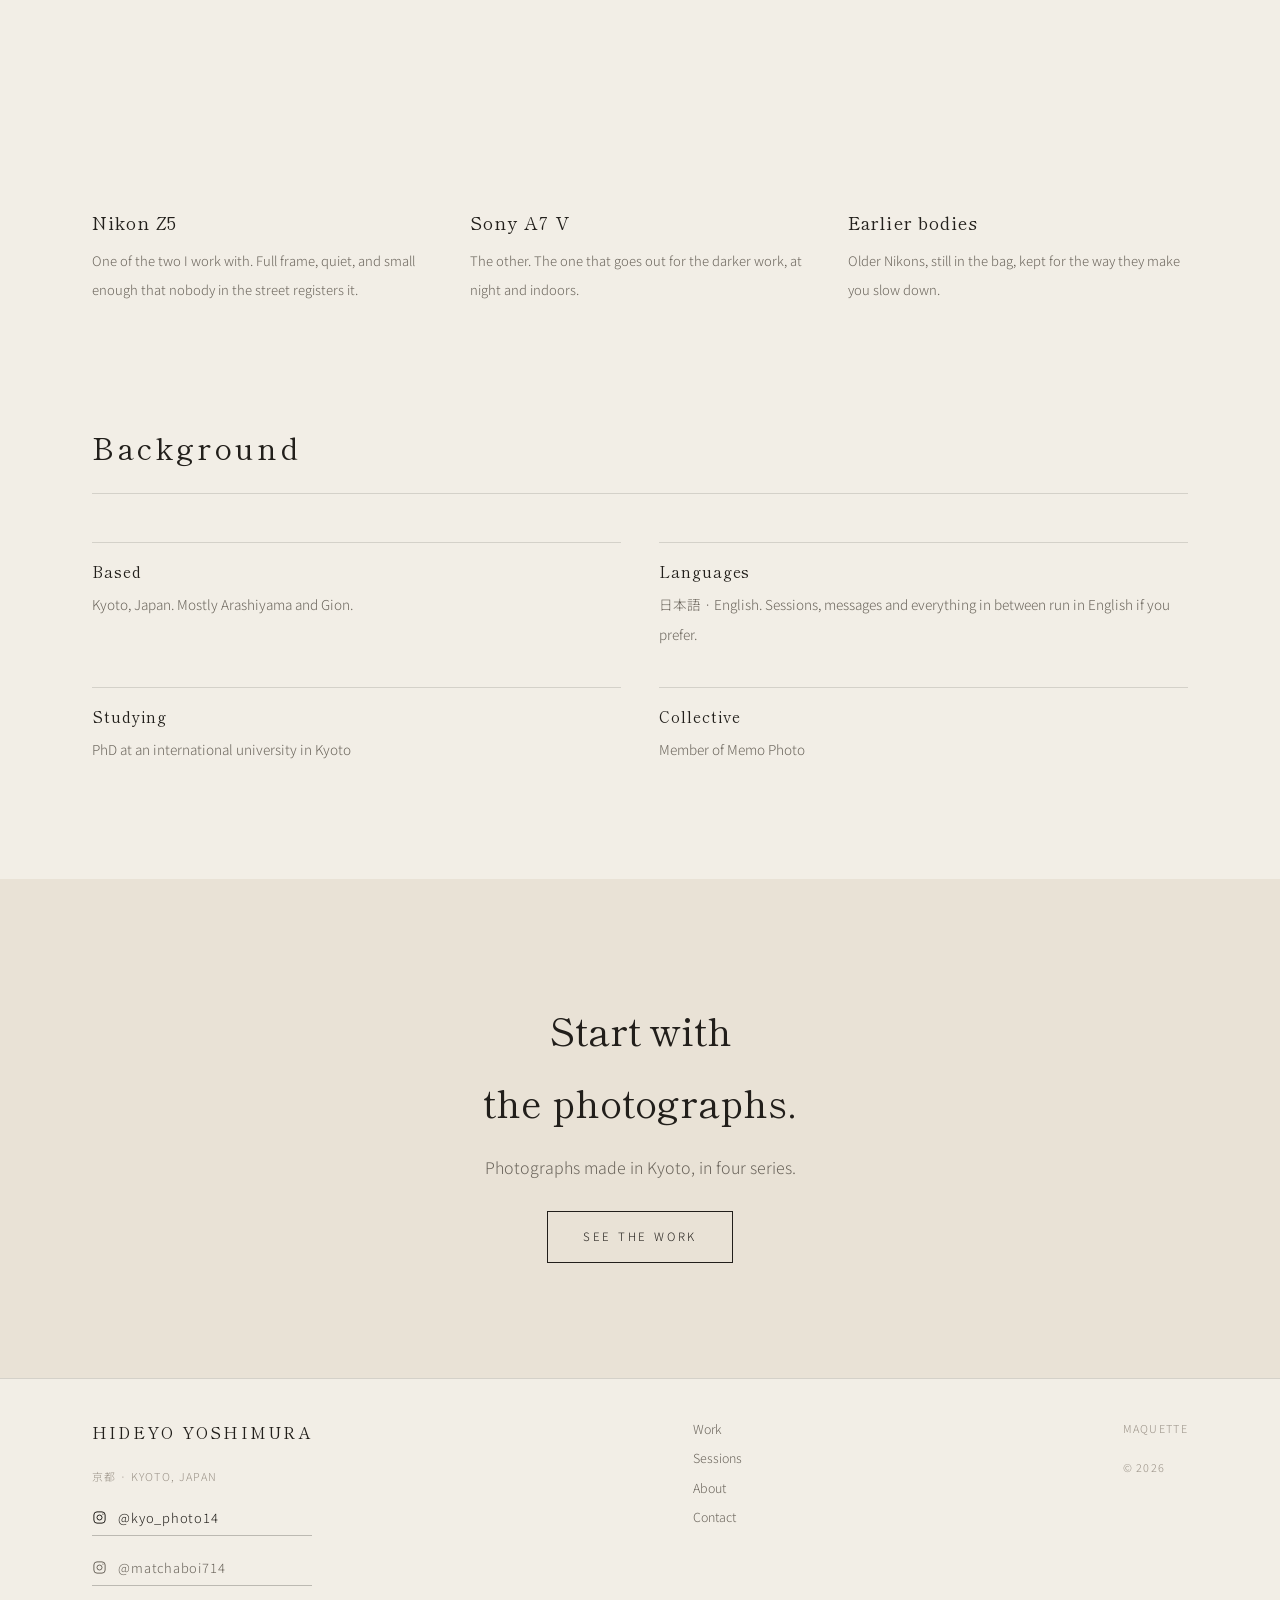
==== commit fc968b2f: "Rename about (1).html to about.html" ====
--- a/about.html
+++ b/about.html
@@ -4,11 +4,11 @@
     <meta charset="utf-8">
     <meta name="viewport" content="width=device-width,initial-scale=1">
     <title>About — Hideyo Yoshimura</title>
-    <meta name="description" content="Hideyo Yoshimura, PhD student and photographer in Kyoto. Why he photographs people, where he works, and the cameras he uses.">
+    <meta name="description" content="Hideyo Yoshimura, photographer in Kyoto and PhD student at an international university there. Why he photographs people, where he works, and the cameras he uses.">
     <meta property="og:type" content="website">
     <meta property="og:site_name" content="Hideyo Yoshimura">
     <meta property="og:title" content="About — Hideyo Yoshimura">
-    <meta property="og:description" content="Hideyo Yoshimura, PhD student and photographer in Kyoto. Why he photographs people, where he works, and the cameras he uses.">
+    <meta property="og:description" content="Hideyo Yoshimura, photographer in Kyoto and PhD student at an international university there. Why he photographs people, where he works, and the cameras he uses.">
     <meta property="og:image" content="https://VOTRE-DOMAINE.com/assets/yukata.jpg">
     <meta property="og:locale" content="en">
     <meta property="og:locale:alternate" content="ja_JP">
@@ -56,8 +56,8 @@
                   When I took pictures of my friends, they told me they felt happy.</p>
                   <p style="color:var(--mute)" data-ja="自分の写真が誰かを喜ばせるとは思っていませんでした。そこからは、より多くの人に同じ思いをしてもらうために撮っています。機材にお金をかけ始めたのもそのためです。見えたものを、そのままお渡しできるように。">
                     It had not occurred to me that my photographs could do that for anyone but me. Everything since has been an attempt to do it for more people, which is also why I started spending money on proper equipment: so that what comes back to you looks like what I actually saw.</p>
-                    <p style="color:var(--mute)" data-ja="現在は京都で博士課程の学生。撮影は主に嵐山と祇園。この二つは、時間ごとの表情まで知っている場所です。写真家の集まり Memo Photo にも所属しています。">
-                      I am a PhD student in Kyoto. Most of my photographs are made around Arashiyama and Gion, and those are the two places I know hour by hour. I also work with Memo Photo, a group of photographers.</p>
+                    <p style="color:var(--mute)" data-ja="現在は京都の国際系大学で博士課程に在籍。撮影は主に嵐山と祇園。この二つは、時間ごとの表情まで知っている場所です。写真家の集まり Memo Photo にも所属しています。">
+                      I am a PhD student at an international university in Kyoto. Most of my photographs are made around Arashiyama and Gion, and those are the two places I know hour by hour. I also work with Memo Photo, a group of photographers.</p>
                     </div>
                     <div class="portrait">
                       <div class="ph"><img src="assets/portrait.jpg" alt="Portrait made during a walk in Kyoto" loading="lazy" decoding="async"></div>
@@ -101,8 +101,8 @@
                           </div>
                           <div style="display:grid;grid-template-columns:repeat(2,1fr);gap:clamp(1.2rem,3vw,2.5rem)">
                             <div class="deet"><b data-ja="拠点">Based</b><span data-ja="京都。主に嵐山と祇園。">Kyoto, Japan. Mostly Arashiyama and Gion.</span></div>
-                            <div class="deet"><b data-ja="言語">Languages</b><span>日本語 · English</span></div>
-                            <div class="deet"><b data-ja="学び">Studying</b><span data-ja="京都で博士課程">PhD student in Kyoto</span></div>
+                            <div class="deet"><b data-ja="言語">Languages</b><span data-ja="日本語・英語。撮影中のやりとりも英語で問題ありません。">日本語 · English. Sessions, messages and everything in between run in English if you prefer.</span></div>
+                            <div class="deet"><b data-ja="学び">Studying</b><span data-ja="京都の国際系大学で博士課程">PhD at an international university in Kyoto</span></div>
                             <div class="deet"><b data-ja="所属">Collective</b><span data-ja="Memo Photo に所属">Member of Memo Photo</span></div>
                           </div>
                         </div>
